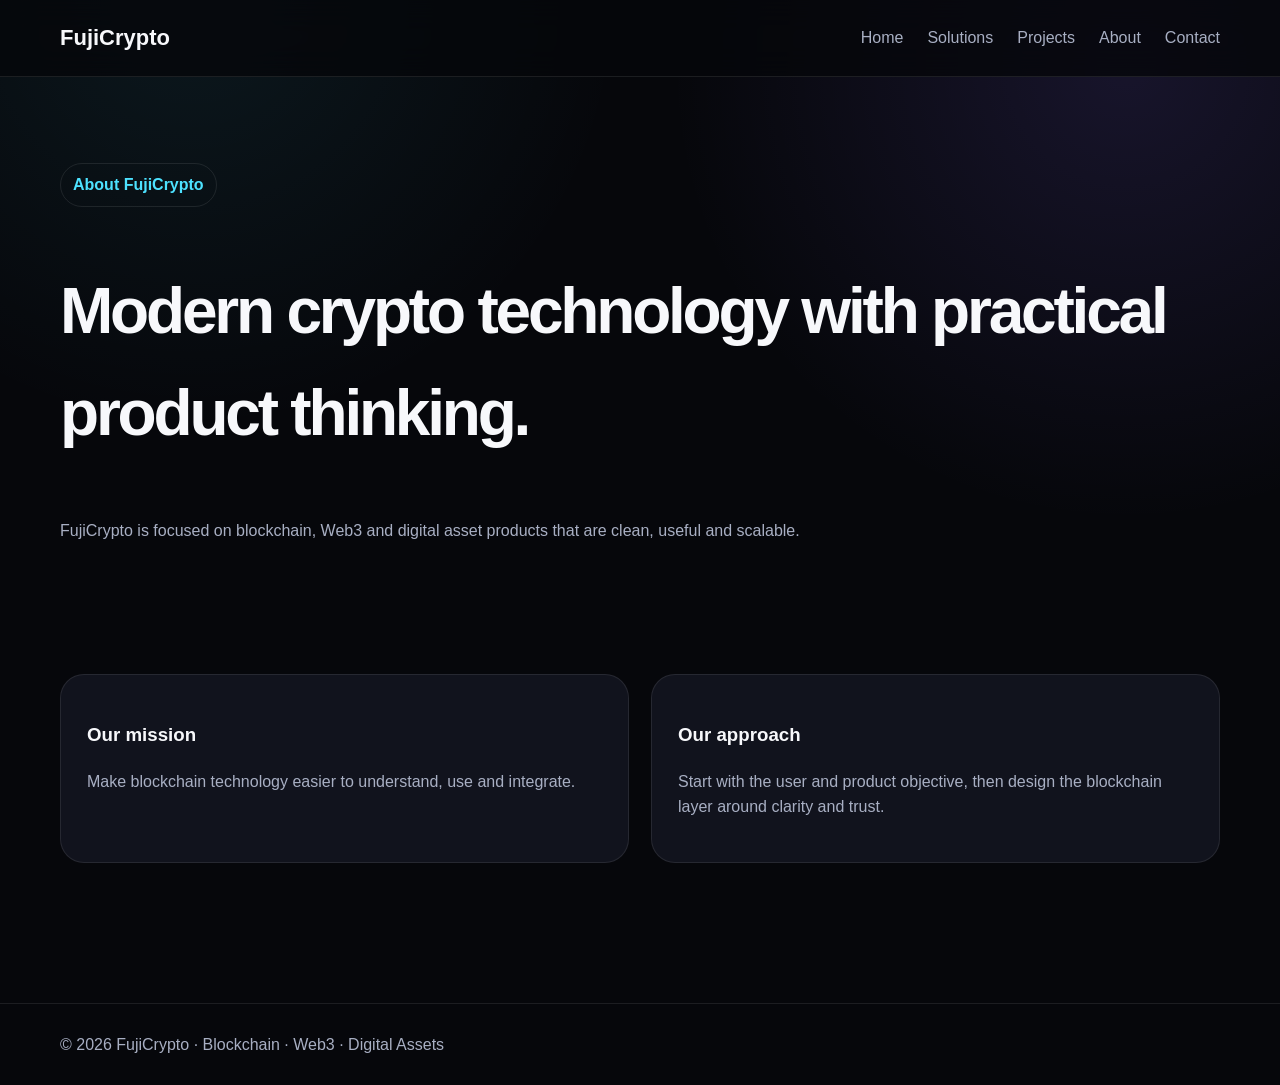
==== about.html @ 398bad41 "Add files via upload" ====
<!doctype html><html lang="en"><head><meta charset="utf-8"><meta name="viewport" content="width=device-width,initial-scale=1"><meta name="description" content="FujiCrypto — blockchain, Web3, crypto technology and digital asset solutions."><title>About | FujiCrypto</title><link rel="stylesheet" href="assets/css/style.css"></head><body><header><div class="container nav"><a class="brand" href="index.html">FujiCrypto</a><nav class="navlinks"><a href="index.html">Home</a><a href="services.html">Solutions</a><a href="projects.html">Projects</a><a href="about.html">About</a><a href="contact.html">Contact</a></nav></div></header><main><section class="page"><div class="container"><span class="pill">About FujiCrypto</span><h1>Modern crypto technology with practical product thinking.</h1><p class="muted">FujiCrypto is focused on blockchain, Web3 and digital asset products that are clean, useful and scalable.</p></div></section><section class="section"><div class="container two"><div class="card"><h3>Our mission</h3><p class="muted">Make blockchain technology easier to understand, use and integrate.</p></div><div class="card"><h3>Our approach</h3><p class="muted">Start with the user and product objective, then design the blockchain layer around clarity and trust.</p></div></div></section></main><footer><div class="container">© <span data-year></span> FujiCrypto · Blockchain · Web3 · Digital Assets</div></footer><script src="assets/js/main.js"></script></body></html>
---- assets/css/style.css ----
:root{--bg:#06070b;--panel:#11131d;--text:#f7f8fb;--muted:#a8afc3;--line:rgba(255,255,255,.09);--cyan:#4de2ff;--violet:#8a6cff;--gold:#f6c85f}*{box-sizing:border-box}body{margin:0;font-family:Arial,sans-serif;background:radial-gradient(circle at 15% 0,#4de2ff14,transparent 28%),radial-gradient(circle at 88% 6%,#8a6cff22,transparent 30%),var(--bg);color:var(--text);line-height:1.6}a{text-decoration:none;color:inherit}.container{width:min(1160px,calc(100% - 40px));margin:auto}header{position:sticky;top:0;background:#06070bcc;border-bottom:1px solid var(--line);backdrop-filter:blur(16px)}.nav{height:76px;display:flex;align-items:center;justify-content:space-between}.brand{font-weight:900;font-size:22px}.navlinks{display:flex;gap:24px;color:var(--muted)}.hero{padding:112px 0 90px}.hero-grid{display:grid;grid-template-columns:1.05fr .95fr;gap:52px;align-items:center}.pill{display:inline-block;padding:8px 12px;border:1px solid var(--line);border-radius:99px;color:var(--cyan);font-weight:700}.hero h1{font-size:clamp(3.2rem,7vw,6.5rem);line-height:.94;letter-spacing:-.06em;margin:20px 0}.grad{background:linear-gradient(90deg,var(--cyan),var(--violet),var(--gold));-webkit-background-clip:text;color:transparent}.muted{color:var(--muted)}.btn{display:inline-block;padding:13px 18px;border-radius:14px;font-weight:800;margin-right:10px}.primary{background:linear-gradient(135deg,var(--cyan),var(--violet));color:#06070b}.secondary{border:1px solid var(--line)}.visual,.card{background:var(--panel);border:1px solid var(--line);border-radius:24px;padding:26px}.visual{min-height:380px;display:flex;flex-direction:column;justify-content:center}.metric{font-size:54px;font-weight:900}.section{padding:80px 0}.section h2,.page h1{font-size:clamp(2.2rem,5vw,4.3rem);letter-spacing:-.05em}.grid3{display:grid;grid-template-columns:repeat(3,1fr);gap:20px}.projects,.two{display:grid;grid-template-columns:1fr 1fr;gap:22px}.page{padding:86px 0 35px}input,textarea{width:100%;box-sizing:border-box;margin:8px 0;padding:14px;background:#0b0e16;border:1px solid var(--line);border-radius:12px;color:white}textarea{min-height:140px}footer{border-top:1px solid var(--line);padding:28px 0;color:var(--muted);margin-top:60px}@media(max-width:850px){.hero-grid,.grid3,.projects,.two{grid-template-columns:1fr}.navlinks{gap:12px;font-size:14px}}
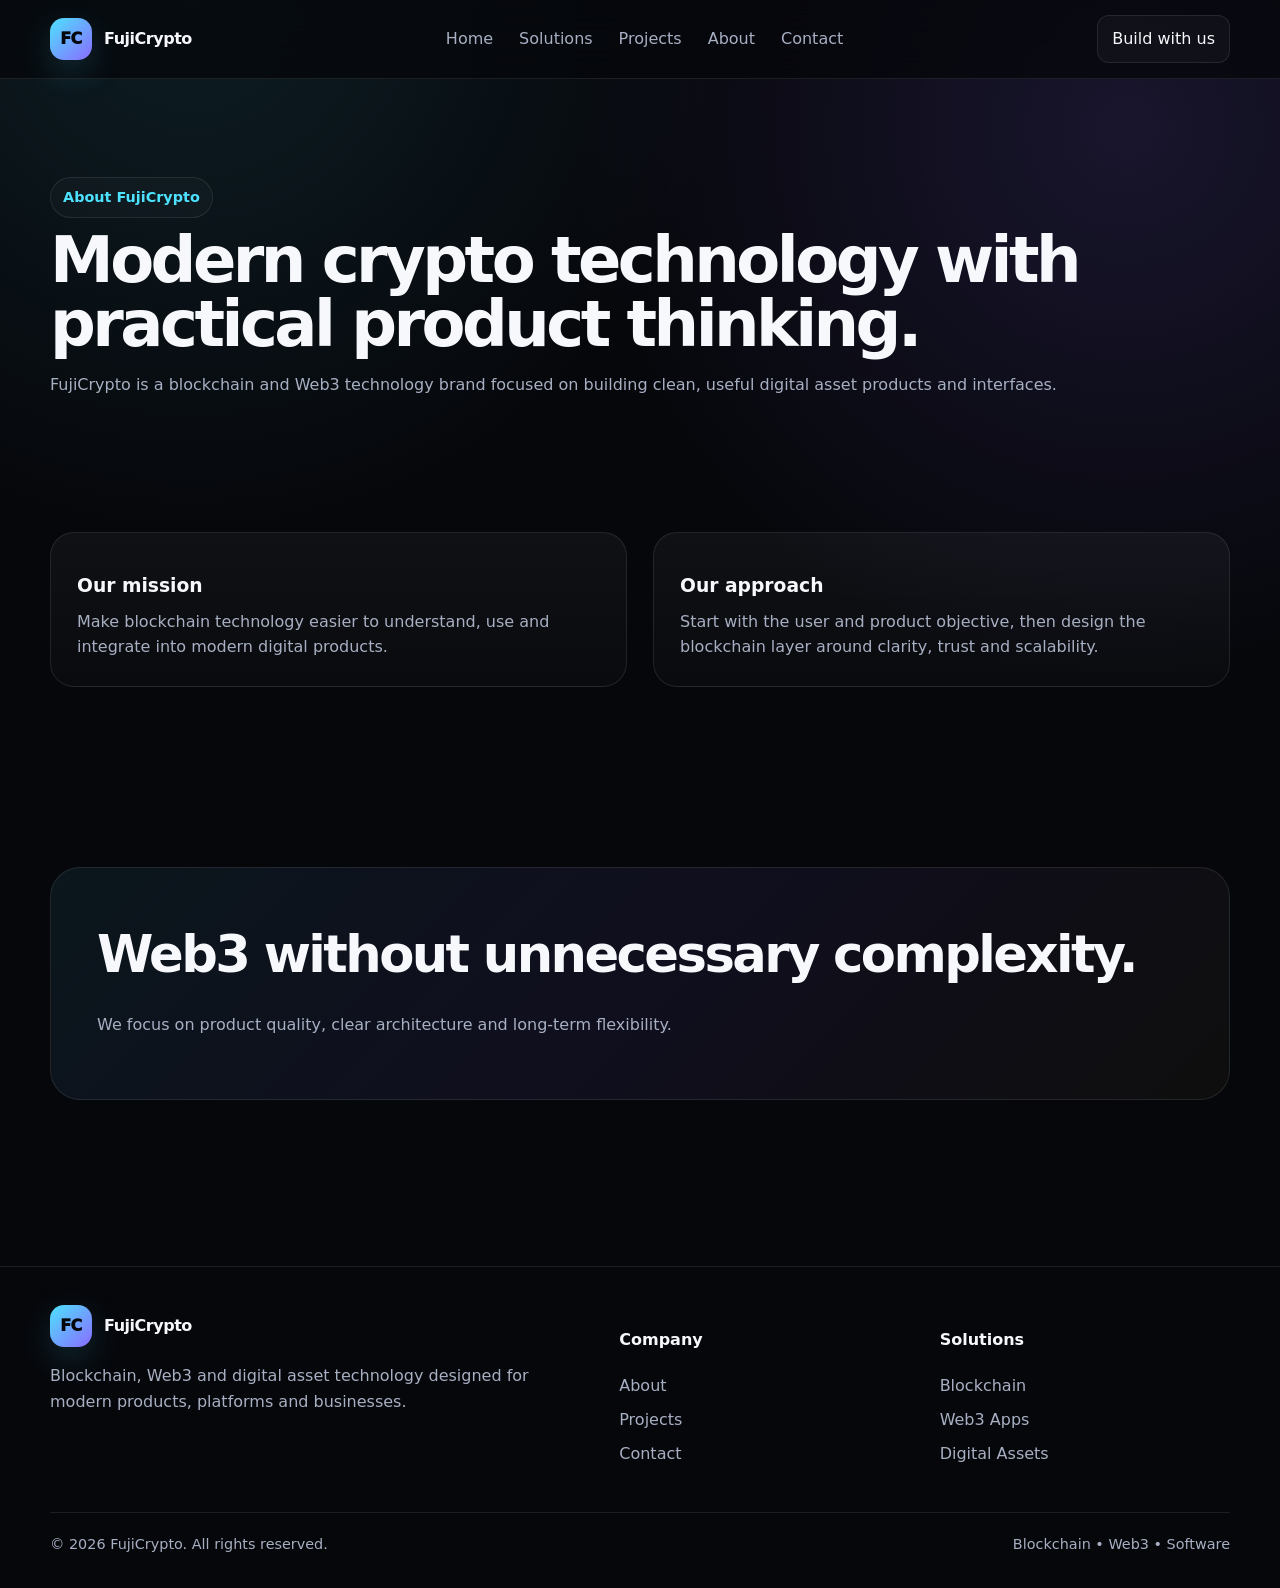
==== commit 74be0942: "Add files via upload" ====
--- a/about.html
+++ b/about.html
@@ -1 +1,38 @@
-<!doctype html><html lang="en"><head><meta charset="utf-8"><meta name="viewport" content="width=device-width,initial-scale=1"><meta name="description" content="FujiCrypto — blockchain, Web3, crypto technology and digital asset solutions."><title>About | FujiCrypto</title><link rel="stylesheet" href="assets/css/style.css"></head><body><header><div class="container nav"><a class="brand" href="index.html">FujiCrypto</a><nav class="navlinks"><a href="index.html">Home</a><a href="services.html">Solutions</a><a href="projects.html">Projects</a><a href="about.html">About</a><a href="contact.html">Contact</a></nav></div></header><main><section class="page"><div class="container"><span class="pill">About FujiCrypto</span><h1>Modern crypto technology with practical product thinking.</h1><p class="muted">FujiCrypto is focused on blockchain, Web3 and digital asset products that are clean, useful and scalable.</p></div></section><section class="section"><div class="container two"><div class="card"><h3>Our mission</h3><p class="muted">Make blockchain technology easier to understand, use and integrate.</p></div><div class="card"><h3>Our approach</h3><p class="muted">Start with the user and product objective, then design the blockchain layer around clarity and trust.</p></div></div></section></main><footer><div class="container">© <span data-year></span> FujiCrypto · Blockchain · Web3 · Digital Assets</div></footer><script src="assets/js/main.js"></script></body></html>
+<!doctype html>
+<html lang="en">
+<head>
+<meta charset="utf-8">
+<meta name="viewport" content="width=device-width,initial-scale=1">
+<meta name="description" content="FujiCrypto — blockchain, Web3, crypto technology and digital asset solutions.">
+<title>About | FujiCrypto</title>
+<link rel="stylesheet" href="assets/css/style.css">
+</head>
+<body>
+<header><div class="container nav">
+<a class="brand" href="index.html"><span class="brand-mark">FC</span><span>FujiCrypto</span></a>
+<nav class="navlinks">
+<a href="index.html">Home</a><a href="services.html">Solutions</a><a href="projects.html">Projects</a><a href="about.html">About</a><a href="contact.html">Contact</a>
+</nav>
+<a class="nav-cta" href="contact.html">Build with us</a>
+</div></header>
+<main>
+<section class="page-hero"><div class="container"><span class="eyebrow">About FujiCrypto</span><h1>Modern crypto technology with practical product thinking.</h1><p>FujiCrypto is a blockchain and Web3 technology brand focused on building clean, useful digital asset products and interfaces.</p></div></section>
+<section class="section"><div class="container two">
+<div class="card"><h3>Our mission</h3><p>Make blockchain technology easier to understand, use and integrate into modern digital products.</p></div>
+<div class="card"><h3>Our approach</h3><p>Start with the user and product objective, then design the blockchain layer around clarity, trust and scalability.</p></div>
+</div></section>
+<section class="section"><div class="container cta"><h2>Web3 without unnecessary complexity.</h2><p>We focus on product quality, clear architecture and long-term flexibility.</p></div></section>
+</main>
+<footer>
+<div class="container footer-grid">
+  <div class="footer-brand">
+    <a class="brand" href="index.html"><span class="brand-mark">FC</span><span>FujiCrypto</span></a>
+    <p>Blockchain, Web3 and digital asset technology designed for modern products, platforms and businesses.</p>
+  </div>
+  <div class="footer-col"><h4>Company</h4><a href="about.html">About</a><a href="projects.html">Projects</a><a href="contact.html">Contact</a></div>
+  <div class="footer-col"><h4>Solutions</h4><a href="services.html">Blockchain</a><a href="services.html">Web3 Apps</a><a href="services.html">Digital Assets</a></div>
+</div>
+<div class="container footer-bottom"><span>© <span data-year></span> FujiCrypto. All rights reserved.</span><span>Blockchain • Web3 • Software</span></div>
+</footer><script src="assets/js/main.js"></script>
+</body>
+</html>
--- a/assets/css/style.css
+++ b/assets/css/style.css
@@ -1 +1,146 @@
-:root{--bg:#06070b;--panel:#11131d;--text:#f7f8fb;--muted:#a8afc3;--line:rgba(255,255,255,.09);--cyan:#4de2ff;--violet:#8a6cff;--gold:#f6c85f}*{box-sizing:border-box}body{margin:0;font-family:Arial,sans-serif;background:radial-gradient(circle at 15% 0,#4de2ff14,transparent 28%),radial-gradient(circle at 88% 6%,#8a6cff22,transparent 30%),var(--bg);color:var(--text);line-height:1.6}a{text-decoration:none;color:inherit}.container{width:min(1160px,calc(100% - 40px));margin:auto}header{position:sticky;top:0;background:#06070bcc;border-bottom:1px solid var(--line);backdrop-filter:blur(16px)}.nav{height:76px;display:flex;align-items:center;justify-content:space-between}.brand{font-weight:900;font-size:22px}.navlinks{display:flex;gap:24px;color:var(--muted)}.hero{padding:112px 0 90px}.hero-grid{display:grid;grid-template-columns:1.05fr .95fr;gap:52px;align-items:center}.pill{display:inline-block;padding:8px 12px;border:1px solid var(--line);border-radius:99px;color:var(--cyan);font-weight:700}.hero h1{font-size:clamp(3.2rem,7vw,6.5rem);line-height:.94;letter-spacing:-.06em;margin:20px 0}.grad{background:linear-gradient(90deg,var(--cyan),var(--violet),var(--gold));-webkit-background-clip:text;color:transparent}.muted{color:var(--muted)}.btn{display:inline-block;padding:13px 18px;border-radius:14px;font-weight:800;margin-right:10px}.primary{background:linear-gradient(135deg,var(--cyan),var(--violet));color:#06070b}.secondary{border:1px solid var(--line)}.visual,.card{background:var(--panel);border:1px solid var(--line);border-radius:24px;padding:26px}.visual{min-height:380px;display:flex;flex-direction:column;justify-content:center}.metric{font-size:54px;font-weight:900}.section{padding:80px 0}.section h2,.page h1{font-size:clamp(2.2rem,5vw,4.3rem);letter-spacing:-.05em}.grid3{display:grid;grid-template-columns:repeat(3,1fr);gap:20px}.projects,.two{display:grid;grid-template-columns:1fr 1fr;gap:22px}.page{padding:86px 0 35px}input,textarea{width:100%;box-sizing:border-box;margin:8px 0;padding:14px;background:#0b0e16;border:1px solid var(--line);border-radius:12px;color:white}textarea{min-height:140px}footer{border-top:1px solid var(--line);padding:28px 0;color:var(--muted);margin-top:60px}@media(max-width:850px){.hero-grid,.grid3,.projects,.two{grid-template-columns:1fr}.navlinks{gap:12px;font-size:14px}}
+:root{
+  --bg:#06070b;
+  --bg2:#0a0c12;
+  --panel:#10131c;
+  --panel2:#151827;
+  --text:#f7f8fb;
+  --muted:#a7afc2;
+  --line:rgba(255,255,255,.09);
+  --cyan:#4de2ff;
+  --violet:#8a6cff;
+  --gold:#f6c85f;
+  --green:#65f2ba;
+  --shadow:0 30px 90px rgba(0,0,0,.34);
+}
+*{box-sizing:border-box}
+html{scroll-behavior:smooth}
+body{
+  margin:0;
+  font-family:Inter,ui-sans-serif,system-ui,-apple-system,BlinkMacSystemFont,"Segoe UI",sans-serif;
+  color:var(--text);
+  background:
+    radial-gradient(circle at 15% 0%,rgba(77,226,255,.10),transparent 28%),
+    radial-gradient(circle at 88% 8%,rgba(138,108,255,.14),transparent 30%),
+    var(--bg);
+  line-height:1.6;
+}
+a{color:inherit;text-decoration:none}
+.container{width:min(1180px,calc(100% - 40px));margin:auto}
+header{
+  position:sticky;top:0;z-index:50;
+  background:rgba(6,7,11,.76);
+  backdrop-filter:blur(18px);
+  border-bottom:1px solid var(--line)
+}
+.nav{height:78px;display:flex;align-items:center;justify-content:space-between;gap:24px}
+.brand{display:flex;align-items:center;gap:12px;font-weight:900;letter-spacing:-.03em}
+.brand-mark{
+  width:42px;height:42px;border-radius:14px;display:grid;place-items:center;
+  background:linear-gradient(135deg,var(--cyan),var(--violet));
+  color:#06070b;font-weight:1000;box-shadow:0 12px 34px rgba(77,226,255,.17)
+}
+.navlinks{display:flex;align-items:center;gap:26px;color:var(--muted)}
+.navlinks a:hover{color:#fff}
+.nav-cta{padding:10px 14px;border-radius:12px;border:1px solid var(--line);background:rgba(255,255,255,.035)}
+.hero{padding:120px 0 96px}
+.hero-grid{display:grid;grid-template-columns:1.02fr .98fr;gap:64px;align-items:center}
+.eyebrow{
+  display:inline-flex;padding:8px 12px;border:1px solid var(--line);border-radius:999px;
+  color:var(--cyan);font-size:.9rem;font-weight:800;background:rgba(255,255,255,.025)
+}
+.hero h1{
+  font-size:clamp(3.4rem,7vw,6.9rem);line-height:.93;letter-spacing:-.07em;
+  margin:22px 0 24px
+}
+.hero h1 span{
+  background:linear-gradient(90deg,var(--cyan),var(--violet),var(--gold));
+  -webkit-background-clip:text;background-clip:text;color:transparent
+}
+.hero p{color:var(--muted);font-size:1.08rem;max-width:760px}
+.actions{display:flex;gap:14px;flex-wrap:wrap;margin-top:30px}
+.btn{display:inline-flex;padding:13px 19px;border-radius:14px;font-weight:850;border:1px solid var(--line);transition:.2s}
+.btn:hover{transform:translateY(-2px);border-color:rgba(255,255,255,.24)}
+.primary{background:linear-gradient(135deg,var(--cyan),var(--violet));color:#06070b;border:0}
+.secondary{background:rgba(255,255,255,.03)}
+
+.visual{
+  min-height:520px;border:1px solid var(--line);border-radius:34px;padding:28px;
+  background:
+    radial-gradient(circle at 78% 18%,rgba(138,108,255,.18),transparent 26%),
+    radial-gradient(circle at 18% 82%,rgba(77,226,255,.10),transparent 28%),
+    rgba(255,255,255,.026);
+  box-shadow:var(--shadow);position:relative;overflow:hidden
+}
+.node{
+  position:absolute;border-radius:50%;box-shadow:0 0 24px currentColor
+}
+.n1{width:14px;height:14px;background:var(--cyan);color:var(--cyan);top:68px;right:72px}
+.n2{width:11px;height:11px;background:var(--violet);color:var(--violet);bottom:82px;left:64px}
+.n3{width:9px;height:9px;background:var(--gold);color:var(--gold);top:165px;left:70px}
+.orbit{position:absolute;border:1px solid rgba(255,255,255,.08);border-radius:50%;transform:rotate(-12deg)}
+.o1{width:360px;height:220px;right:-36px;top:58px}
+.o2{width:250px;height:150px;left:-48px;bottom:36px}
+.stack{
+  position:relative;z-index:2;margin-top:44px;padding:24px;border-radius:22px;
+  background:#0a0d14;border:1px solid var(--line)
+}
+.stack small{color:var(--muted)}
+.stack strong{display:block;font-size:2.35rem;letter-spacing:-.04em;margin:6px 0}
+.stack p{color:var(--muted);margin:0}
+.stack-grid{display:grid;grid-template-columns:repeat(2,1fr);gap:14px;position:relative;z-index:2;margin-top:14px}
+.stack-item{padding:18px;border:1px solid var(--line);background:#10131d;border-radius:18px}
+.stack-item b{font-size:1.15rem}.stack-item p{color:var(--muted);font-size:.9rem;margin:5px 0 0}
+
+.trust{padding:6px 0 34px}
+.trust-grid{display:grid;grid-template-columns:repeat(4,1fr);gap:14px}
+.trust-item{padding:18px;border-top:1px solid var(--line)}
+.trust-item strong{display:block;font-size:1.35rem}.trust-item span{color:var(--muted);font-size:.9rem}
+
+.section{padding:90px 0}
+.section-head{max-width:800px;margin-bottom:38px}
+.section-head h2,.page-hero h1{font-size:clamp(2.3rem,5vw,4.6rem);line-height:1;letter-spacing:-.055em;margin:10px 0 16px}
+.section-head p,.page-hero p{color:var(--muted);margin:0}
+.grid3{display:grid;grid-template-columns:repeat(3,1fr);gap:20px}
+.card{border:1px solid var(--line);border-radius:24px;padding:26px;background:linear-gradient(180deg,rgba(255,255,255,.045),rgba(255,255,255,.02))}
+.card h3{margin:12px 0 8px}.card p{color:var(--muted);margin:0}
+.icon{width:46px;height:46px;border-radius:14px;display:grid;place-items:center;background:linear-gradient(135deg,rgba(77,226,255,.16),rgba(138,108,255,.14))}
+.why-grid{display:grid;grid-template-columns:1fr 1fr;gap:24px}
+.why-item{display:flex;gap:16px}
+.why-num{flex:0 0 44px;height:44px;border-radius:14px;display:grid;place-items:center;border:1px solid var(--line);background:#0c1018;color:var(--cyan);font-weight:900}
+.process{display:grid;grid-template-columns:repeat(4,1fr);gap:18px}
+.step{padding:24px;border:1px solid var(--line);border-radius:22px;background:#0c0f17}
+.step span{color:var(--cyan);font-size:.9rem;font-weight:900}.step h3{margin:10px 0}.step p{color:var(--muted);margin:0}
+.projects{display:grid;grid-template-columns:repeat(2,1fr);gap:22px}
+.project{min-height:300px;display:flex;flex-direction:column;justify-content:space-between;background:radial-gradient(circle at 90% 8%,rgba(138,108,255,.12),transparent 28%),rgba(255,255,255,.025)}
+.tag{display:inline-flex;width:max-content;padding:6px 10px;border:1px solid var(--line);border-radius:999px;color:var(--cyan);font-size:.82rem}
+.project small{color:var(--muted)}
+.infra{
+  border:1px solid var(--line);border-radius:30px;padding:34px;
+  background:linear-gradient(135deg,rgba(77,226,255,.05),rgba(138,108,255,.06))
+}
+.infra-grid{display:grid;grid-template-columns:repeat(4,1fr);gap:14px;margin-top:24px}
+.infra-item{padding:18px;border:1px solid var(--line);border-radius:18px;background:#0c1018}
+.infra-item strong{display:block}.infra-item span{color:var(--muted);font-size:.88rem}
+.page-hero{padding:98px 0 44px}
+.two{display:grid;grid-template-columns:1fr 1fr;gap:26px}
+.cta{padding:46px;border:1px solid var(--line);border-radius:30px;background:linear-gradient(135deg,rgba(77,226,255,.07),rgba(138,108,255,.08),rgba(246,200,95,.04))}
+.cta h2{font-size:clamp(2rem,4vw,3.5rem);letter-spacing:-.05em;margin:0 0 12px}
+.cta p{color:var(--muted);max-width:760px}
+form{display:grid;gap:14px}
+input,textarea{width:100%;padding:14px 15px;border:1px solid var(--line);border-radius:14px;background:#0b0e16;color:#fff;font:inherit;outline:none}
+textarea{min-height:150px;resize:vertical}
+input:focus,textarea:focus{border-color:var(--cyan)}
+
+footer{border-top:1px solid var(--line);margin-top:76px}
+.footer-grid{display:grid;grid-template-columns:1.3fr .7fr .7fr;gap:30px;padding:38px 0}
+.footer-brand p,.footer-col a{color:var(--muted)}
+.footer-col a{display:block;margin:8px 0}.footer-col a:hover{color:#fff}
+.footer-bottom{border-top:1px solid var(--line);padding:20px 0 32px;color:var(--muted);font-size:.9rem;display:flex;justify-content:space-between;gap:20px}
+
+@media(max-width:920px){
+  .hero-grid,.grid3,.why-grid,.projects,.two,.footer-grid{grid-template-columns:1fr}
+  .process{grid-template-columns:1fr 1fr}
+  .trust-grid,.infra-grid{grid-template-columns:1fr 1fr}
+  .navlinks{gap:12px;font-size:14px}
+}
+@media(max-width:620px){.process,.trust-grid,.infra-grid,.stack-grid{grid-template-columns:1fr}}
